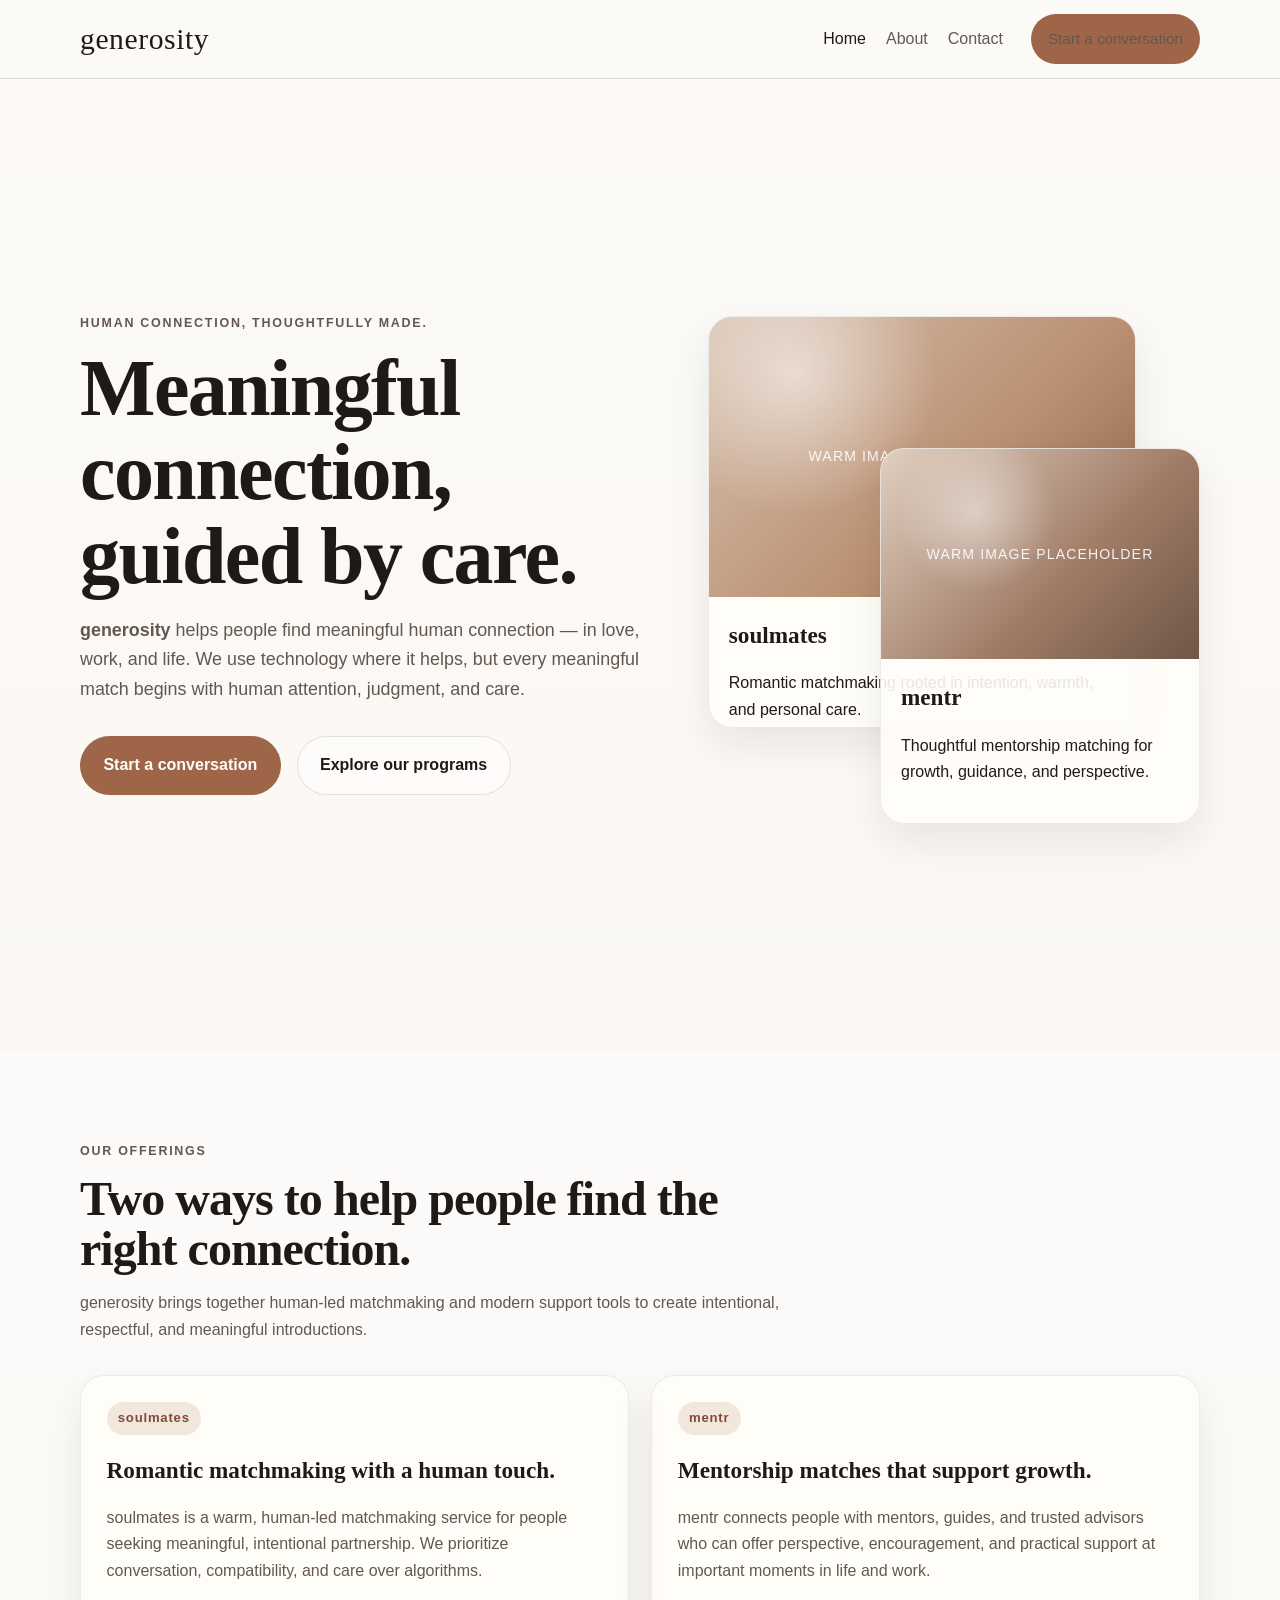
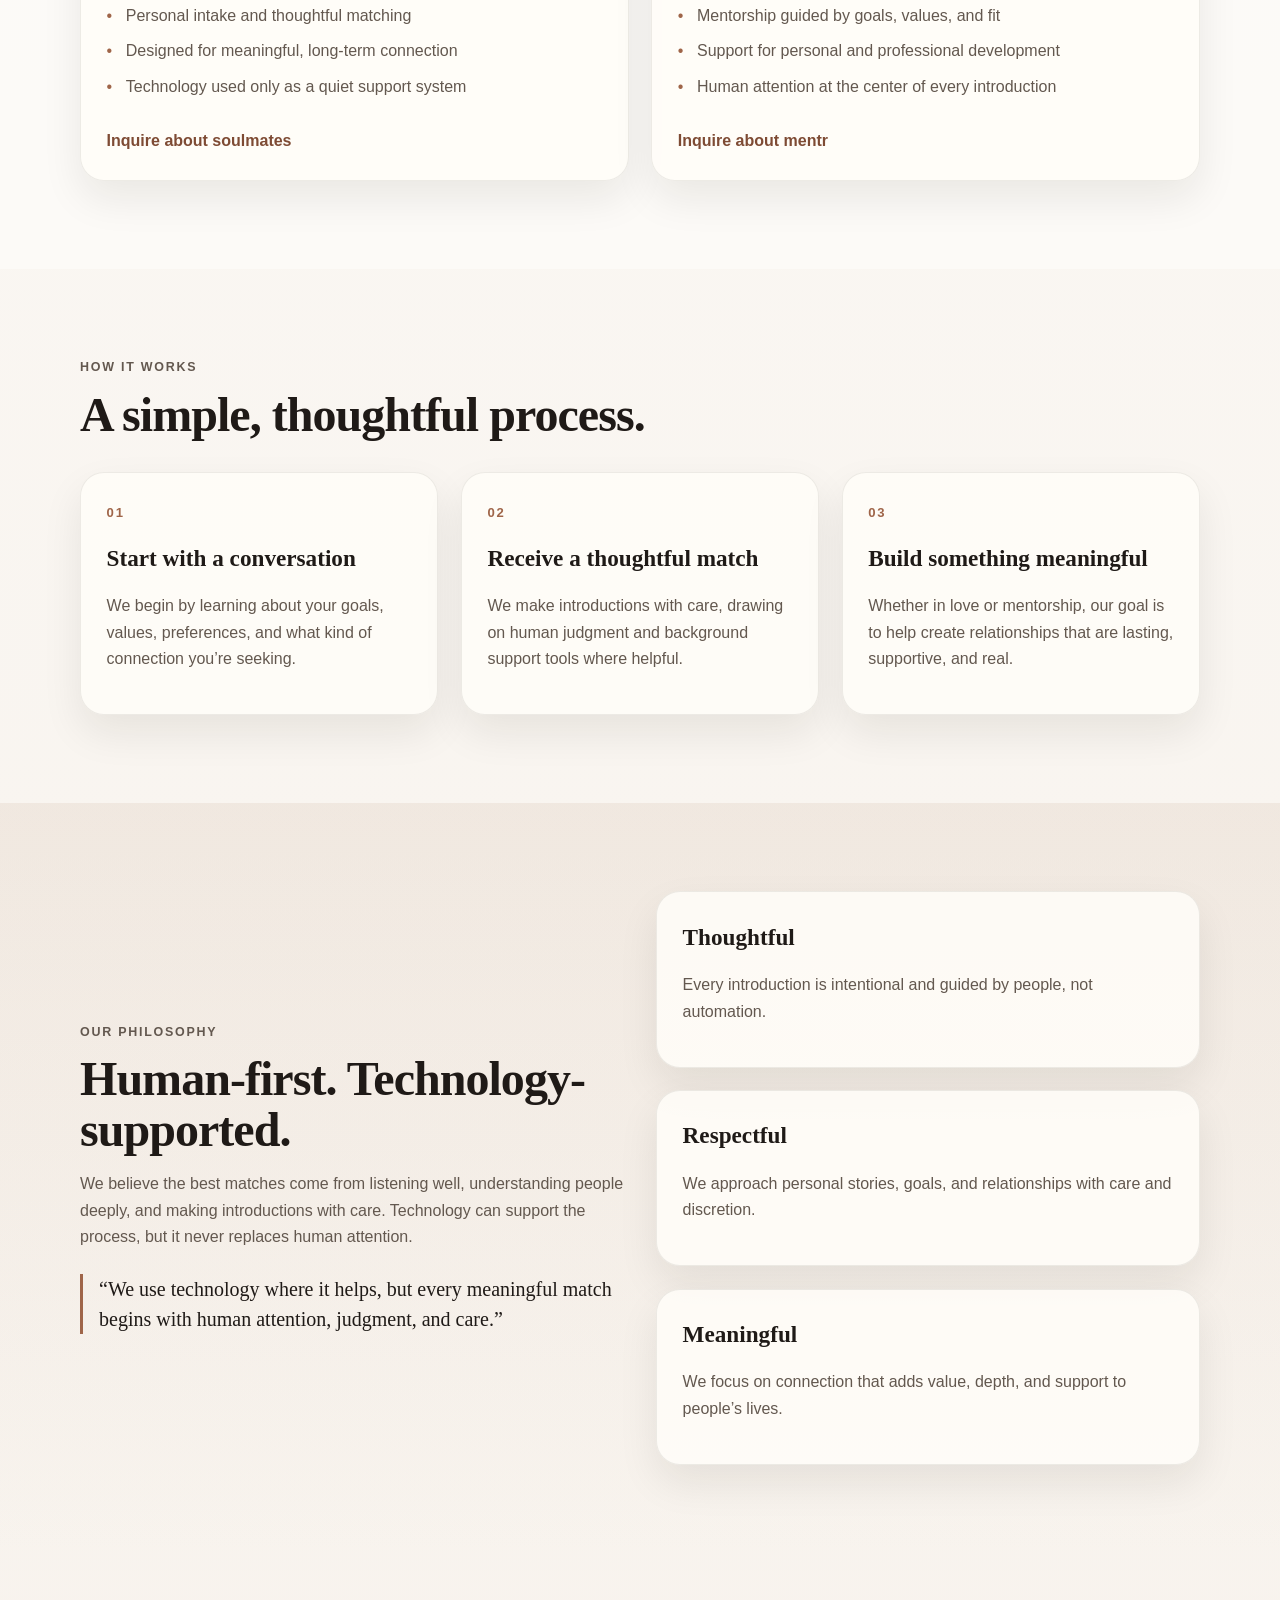
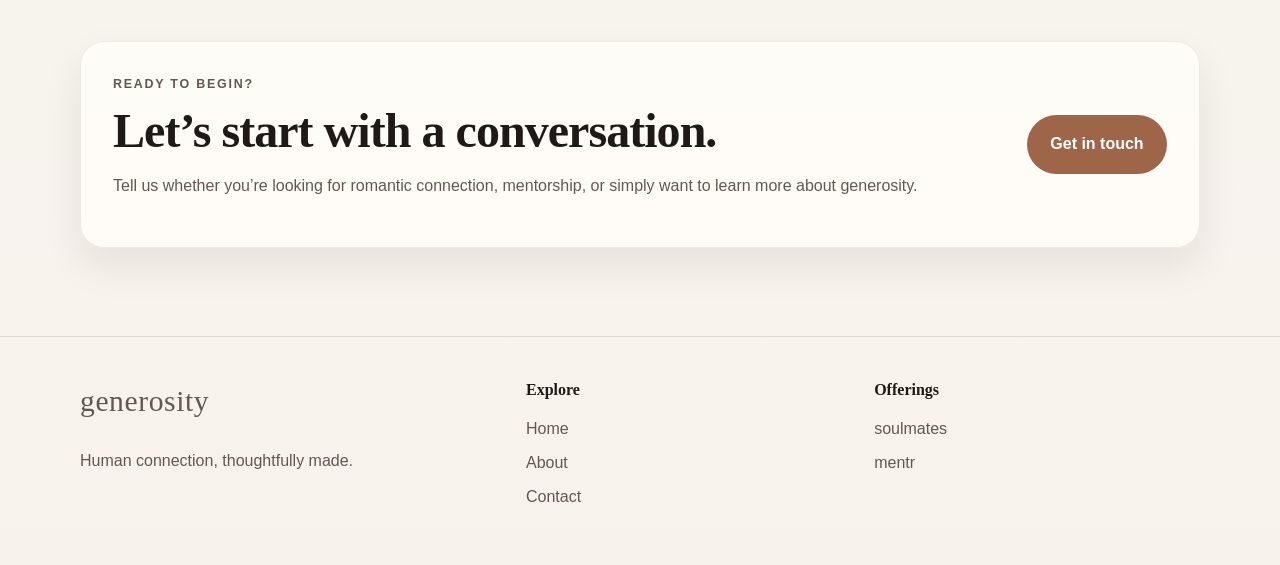
==== index.html @ 8ca42cfe "Add files via upload" ====
<!DOCTYPE html>
<html lang="en">
<head>
  <meta charset="UTF-8" />
  <meta name="viewport" content="width=device-width, initial-scale=1.0" />
  <meta name="description" content="generosity is a nonprofit helping people find meaningful human connection — in love, work, and life." />
  <title>generosity | Human connection, thoughtfully made.</title>
  <link rel="stylesheet" href="styles.css" />
</head>
<body data-page="home">
  <header class="site-header">
    <div class="container nav-wrap">
      <a class="brand" href="index.html">generosity</a>

      <button class="nav-toggle" aria-label="Open navigation" aria-expanded="false">
        <span></span>
        <span></span>
        <span></span>
      </button>

      <nav class="site-nav" aria-label="Primary navigation">
        <a href="index.html">Home</a>
        <a href="about.html">About</a>
        <a href="contact.html">Contact</a>
        <a href="contact.html" class="btn btn-sm btn-primary nav-cta">Start a conversation</a>
      </nav>
    </div>
  </header>

  <main>
    <section class="hero section">
      <div class="container hero-grid">
        <div class="hero-copy reveal">
          <p class="eyebrow">Human connection, thoughtfully made.</p>
          <h1>Meaningful connection, guided by care.</h1>
          <p class="lead">
            <strong>generosity</strong> helps people find meaningful human connection — in love, work, and life.
            We use technology where it helps, but every meaningful match begins with human attention,
            judgment, and care.
          </p>
          <div class="button-group">
            <a class="btn btn-primary" href="contact.html">Start a conversation</a>
            <a class="btn btn-secondary" href="#offerings">Explore our programs</a>
          </div>
        </div>

        <div class="hero-visual reveal delay-1" aria-hidden="true">
          <div class="visual-card large-card soulmates-card">
            <div class="image-placeholder">
              <span>warm image placeholder</span>
            </div>
            <div class="visual-card-copy">
              <h3>soulmates</h3>
              <p>Romantic matchmaking rooted in intention, warmth, and personal care.</p>
            </div>
          </div>

          <div class="visual-card small-card mentr-card">
            <div class="image-placeholder mentor-placeholder">
              <span>warm image placeholder</span>
            </div>
            <div class="visual-card-copy">
              <h3>mentr</h3>
              <p>Thoughtful mentorship matching for growth, guidance, and perspective.</p>
            </div>
          </div>
        </div>
      </div>
    </section>

    <section id="offerings" class="section section-soft">
      <div class="container">
        <div class="section-heading reveal">
          <p class="eyebrow">Our offerings</p>
          <h2>Two ways to help people find the right connection.</h2>
          <p>
            generosity brings together human-led matchmaking and modern support tools to create
            intentional, respectful, and meaningful introductions.
          </p>
        </div>

        <div class="cards-grid two-up">
          <article class="program-card reveal delay-1">
            <div class="program-badge">soulmates</div>
            <h3>Romantic matchmaking with a human touch.</h3>
            <p>
              soulmates is a warm, human-led matchmaking service for people seeking meaningful,
              intentional partnership. We prioritize conversation, compatibility, and care over algorithms.
            </p>
            <ul class="feature-list">
              <li>Personal intake and thoughtful matching</li>
              <li>Designed for meaningful, long-term connection</li>
              <li>Technology used only as a quiet support system</li>
            </ul>
            <a href="contact.html?interest=soulmates" class="text-link">Inquire about soulmates</a>
          </article>

          <article class="program-card reveal delay-2">
            <div class="program-badge">mentr</div>
            <h3>Mentorship matches that support growth.</h3>
            <p>
              mentr connects people with mentors, guides, and trusted advisors who can offer perspective,
              encouragement, and practical support at important moments in life and work.
            </p>
            <ul class="feature-list">
              <li>Mentorship guided by goals, values, and fit</li>
              <li>Support for personal and professional development</li>
              <li>Human attention at the center of every introduction</li>
            </ul>
            <a href="contact.html?interest=mentr" class="text-link">Inquire about mentr</a>
          </article>
        </div>
      </div>
    </section>

    <section class="section">
      <div class="container">
        <div class="section-heading reveal">
          <p class="eyebrow">How it works</p>
          <h2>A simple, thoughtful process.</h2>
        </div>

        <div class="steps-grid">
          <article class="step-card reveal delay-1">
            <span class="step-number">01</span>
            <h3>Start with a conversation</h3>
            <p>
              We begin by learning about your goals, values, preferences, and what kind of connection you’re seeking.
            </p>
          </article>

          <article class="step-card reveal delay-2">
            <span class="step-number">02</span>
            <h3>Receive a thoughtful match</h3>
            <p>
              We make introductions with care, drawing on human judgment and background support tools where helpful.
            </p>
          </article>

          <article class="step-card reveal delay-3">
            <span class="step-number">03</span>
            <h3>Build something meaningful</h3>
            <p>
              Whether in love or mentorship, our goal is to help create relationships that are lasting, supportive, and real.
            </p>
          </article>
        </div>
      </div>
    </section>

    <section class="section section-accent">
      <div class="container philosophy-grid">
        <div class="reveal">
          <p class="eyebrow">Our philosophy</p>
          <h2>Human-first. Technology-supported.</h2>
          <p>
            We believe the best matches come from listening well, understanding people deeply, and making introductions with care.
            Technology can support the process, but it never replaces human attention.
          </p>
          <blockquote>
            “We use technology where it helps, but every meaningful match begins with human attention, judgment, and care.”
          </blockquote>
        </div>

        <div class="pillars reveal delay-1">
          <div class="pillar-card">
            <h3>Thoughtful</h3>
            <p>Every introduction is intentional and guided by people, not automation.</p>
          </div>
          <div class="pillar-card">
            <h3>Respectful</h3>
            <p>We approach personal stories, goals, and relationships with care and discretion.</p>
          </div>
          <div class="pillar-card">
            <h3>Meaningful</h3>
            <p>We focus on connection that adds value, depth, and support to people’s lives.</p>
          </div>
        </div>
      </div>
    </section>

    <section class="section">
      <div class="container cta-panel reveal">
        <div>
          <p class="eyebrow">Ready to begin?</p>
          <h2>Let’s start with a conversation.</h2>
          <p>
            Tell us whether you’re looking for romantic connection, mentorship, or simply want to learn more about generosity.
          </p>
        </div>
        <a class="btn btn-primary" href="contact.html">Get in touch</a>
      </div>
    </section>
  </main>

  <footer class="site-footer">
    <div class="container footer-grid">
      <div>
        <a class="brand footer-brand" href="index.html">generosity</a>
        <p>Human connection, thoughtfully made.</p>
      </div>
      <div>
        <h4>Explore</h4>
        <ul>
          <li><a href="index.html">Home</a></li>
          <li><a href="about.html">About</a></li>
          <li><a href="contact.html">Contact</a></li>
        </ul>
      </div>
      <div>
        <h4>Offerings</h4>
        <ul>
          <li><a href="contact.html?interest=soulmates">soulmates</a></li>
          <li><a href="contact.html?interest=mentr">mentr</a></li>
        </ul>
      </div>
    </div>
  </footer>

  <script src="script.js"></script>
</body>
</html>
---- styles.css ----
:root {
  --bg: #f7f2ec;
  --surface: #fffdf9;
  --surface-2: #f2e7dc;
  --surface-3: #f6efe7;
  --text: #1f1a17;
  --muted: #63584f;
  --line: rgba(31, 26, 23, 0.12);
  --primary: #9f6549;
  --primary-dark: #7e4b34;
  --accent: #d7c2b0;
  --shadow: 0 18px 40px rgba(27, 20, 15, 0.08);
  --radius-lg: 24px;
  --radius-md: 18px;
  --radius-sm: 12px;
  --container: 1120px;
  --heading: Georgia, "Times New Roman", serif;
  --body: Inter, -apple-system, BlinkMacSystemFont, "Segoe UI", sans-serif;
}

* {
  box-sizing: border-box;
}

html {
  scroll-behavior: smooth;
}

body {
  margin: 0;
  font-family: var(--body);
  color: var(--text);
  background: linear-gradient(180deg, #fcfaf7 0%, var(--bg) 100%);
  line-height: 1.65;
}

a {
  color: inherit;
  text-decoration: none;
}

img {
  max-width: 100%;
  display: block;
}

.container {
  width: min(100% - 2rem, var(--container));
  margin-inline: auto;
}

.narrow {
  max-width: 760px;
}

.section {
  padding: 5.5rem 0;
}

.section-soft {
  background: rgba(255, 255, 255, 0.38);
}

.section-accent {
  background: linear-gradient(180deg, rgba(215, 194, 176, 0.25), rgba(255, 255, 255, 0));
}

.site-header {
  position: sticky;
  top: 0;
  z-index: 20;
  backdrop-filter: blur(14px);
  background: rgba(252, 250, 247, 0.78);
  border-bottom: 1px solid var(--line);
}

.nav-wrap {
  display: flex;
  align-items: center;
  justify-content: space-between;
  min-height: 78px;
  gap: 1rem;
}

.brand {
  font-family: var(--heading);
  font-size: 1.85rem;
  letter-spacing: 0.02em;
}

.site-nav {
  display: flex;
  align-items: center;
  gap: 1.25rem;
}

.site-nav > a {
  color: var(--muted);
  font-weight: 500;
}

.site-nav > a.active {
  color: var(--text);
}

.nav-cta {
  margin-left: 0.5rem;
}

.nav-toggle {
  display: none;
  background: transparent;
  border: 0;
  padding: 0.35rem;
  cursor: pointer;
}

.nav-toggle span {
  display: block;
  width: 26px;
  height: 2px;
  background: var(--text);
  margin: 5px 0;
  border-radius: 999px;
}

.hero {
  padding-top: 4rem;
}

.hero-grid,
.about-grid,
.philosophy-grid,
.contact-grid {
  display: grid;
  gap: 2rem;
  align-items: center;
}

.hero-grid {
  grid-template-columns: 1.15fr 0.95fr;
  min-height: calc(100vh - 78px);
}

.hero-copy h1,
.page-hero h1,
.section-heading h2,
.cta-panel h2,
.about-grid h2,
.philosophy-grid h2 {
  font-family: var(--heading);
  font-weight: 600;
  letter-spacing: -0.02em;
  line-height: 1.05;
  margin: 0 0 1rem;
}

.hero-copy h1 {
  font-size: clamp(2.7rem, 7vw, 5rem);
}

.page-hero h1 {
  font-size: clamp(2.4rem, 6vw, 4rem);
}

.section-heading h2,
.about-grid h2,
.philosophy-grid h2,
.cta-panel h2 {
  font-size: clamp(2rem, 4vw, 3rem);
}

.eyebrow {
  margin: 0 0 0.75rem;
  color: var(--primary);
  text-transform: uppercase;
  letter-spacing: 0.14em;
  font-size: 0.78rem;
  font-weight: 700;
}

.lead {
  font-size: 1.12rem;
  color: var(--muted);
}

.hero-copy p,
.section-heading p,
.about-grid p,
.philosophy-grid p,
.cta-panel p,
.contact-card p,
.value-card p,
.step-card p,
.program-card p,
.quote-panel p {
  color: var(--muted);
}

.button-group {
  display: flex;
  gap: 1rem;
  flex-wrap: wrap;
  margin-top: 2rem;
}

.btn {
  display: inline-flex;
  align-items: center;
  justify-content: center;
  gap: 0.5rem;
  border-radius: 999px;
  border: 1px solid transparent;
  padding: 0.95rem 1.4rem;
  font-weight: 600;
  transition: transform 0.2s ease, background 0.2s ease, border-color 0.2s ease;
}

.btn:hover {
  transform: translateY(-1px);
}

.btn-sm {
  padding: 0.7rem 1rem;
  font-size: 0.95rem;
}

.btn-primary {
  background: var(--primary);
  color: white;
}

.btn-primary:hover {
  background: var(--primary-dark);
}

.btn-secondary {
  border-color: var(--line);
  background: rgba(255,255,255,0.6);
}

.full-width {
  width: 100%;
}

.hero-visual {
  position: relative;
  min-height: 540px;
}

.visual-card {
  position: absolute;
  background: rgba(255, 253, 249, 0.9);
  border: 1px solid rgba(31, 26, 23, 0.08);
  border-radius: var(--radius-lg);
  box-shadow: var(--shadow);
  overflow: hidden;
}

.large-card {
  inset: 2rem 4rem 6rem 0;
}

.small-card {
  width: min(320px, 72%);
  right: 0;
  bottom: 0;
}

.image-placeholder {
  min-height: 280px;
  background:
    radial-gradient(circle at 20% 20%, rgba(255,255,255,0.55), transparent 35%),
    linear-gradient(135deg, #d7c2b0, #ba8f71 60%, #8a5f47);
  display: grid;
  place-items: center;
  color: rgba(255,255,255,0.9);
  font-size: 0.88rem;
  letter-spacing: 0.08em;
  text-transform: uppercase;
}

.mentor-placeholder {
  min-height: 210px;
  background:
    radial-gradient(circle at 30% 30%, rgba(255,255,255,0.45), transparent 30%),
    linear-gradient(135deg, #e1d0c1, #9f7b66 60%, #6e5647);
}

.visual-card-copy {
  padding: 1.2rem 1.25rem 1.35rem;
}

.visual-card-copy h3,
.program-card h3,
.step-card h3,
.pillar-card h3,
.value-card h3,
.contact-card h2,
.contact-card h3 {
  margin-top: 0;
  margin-bottom: 0.5rem;
  font-family: var(--heading);
  font-size: 1.45rem;
}

.section-heading {
  max-width: 720px;
  margin-bottom: 2rem;
}

.cards-grid,
.steps-grid,
.values-grid,
.pillars,
.footer-grid {
  display: grid;
  gap: 1.4rem;
}

.two-up {
  grid-template-columns: repeat(2, minmax(0, 1fr));
}

.program-card,
.step-card,
.value-card,
.pillar-card,
.contact-card,
.form-panel,
.quote-panel,
.cta-panel {
  background: rgba(255, 253, 249, 0.86);
  border: 1px solid rgba(31, 26, 23, 0.08);
  border-radius: var(--radius-lg);
  box-shadow: var(--shadow);
}

.program-card,
.step-card,
.value-card,
.pillar-card,
.contact-card,
.form-panel,
.quote-panel {
  padding: 1.6rem;
}

.program-badge {
  display: inline-flex;
  padding: 0.35rem 0.7rem;
  border-radius: 999px;
  background: var(--surface-2);
  color: var(--primary-dark);
  font-size: 0.82rem;
  font-weight: 700;
  letter-spacing: 0.06em;
  text-transform: lowercase;
  margin-bottom: 1rem;
}

.feature-list {
  list-style: none;
  margin: 1.2rem 0 0;
  padding: 0;
}

.feature-list li {
  position: relative;
  padding-left: 1.2rem;
  margin: 0.55rem 0;
  color: var(--muted);
}

.feature-list li::before {
  content: "•";
  position: absolute;
  left: 0;
  color: var(--primary);
}

.feature-list.compact li {
  margin: 0.35rem 0;
}

.text-link {
  display: inline-block;
  margin-top: 1.2rem;
  color: var(--primary-dark);
  font-weight: 700;
}

.steps-grid {
  grid-template-columns: repeat(3, minmax(0, 1fr));
}

.step-number {
  display: inline-flex;
  margin-bottom: 1rem;
  font-size: 0.82rem;
  font-weight: 700;
  letter-spacing: 0.14em;
  color: var(--primary);
}

.philosophy-grid {
  grid-template-columns: 1fr 1fr;
}

.pillars {
  grid-template-columns: 1fr;
}

blockquote {
  margin: 1.5rem 0 0;
  padding-left: 1rem;
  border-left: 3px solid var(--primary);
  font-family: var(--heading);
  font-size: 1.25rem;
  line-height: 1.5;
}

.about-grid {
  grid-template-columns: 1.2fr 0.8fr;
}

.values-grid {
  grid-template-columns: repeat(4, minmax(0, 1fr));
}

.cta-panel {
  padding: 2rem;
  display: flex;
  align-items: center;
  justify-content: space-between;
  gap: 1.5rem;
}

.contact-grid {
  grid-template-columns: 0.9fr 1.1fr;
  align-items: start;
}

.contact-info {
  display: grid;
  gap: 1.25rem;
}

.contact-form {
  display: grid;
  gap: 1rem;
}

.form-row {
  display: grid;
  gap: 0.45rem;
}

label {
  font-weight: 600;
}

input,
textarea,
select {
  width: 100%;
  border: 1px solid rgba(31, 26, 23, 0.14);
  border-radius: var(--radius-sm);
  padding: 0.95rem 1rem;
  font: inherit;
  background: rgba(255,255,255,0.8);
  color: var(--text);
}

input:focus,
textarea:focus,
select:focus {
  outline: 2px solid rgba(159, 101, 73, 0.18);
  border-color: var(--primary);
}

.error-message {
  min-height: 1em;
  color: #9b3b33;
}

.input-error {
  border-color: #9b3b33;
}

.form-status {
  margin: 0.2rem 0 0;
  font-weight: 600;
  color: var(--primary-dark);
}

.site-footer {
  border-top: 1px solid var(--line);
  padding: 2.5rem 0 3rem;
}

.footer-grid {
  grid-template-columns: 1.3fr 1fr 1fr;
}

.footer-brand {
  display: inline-block;
  margin-bottom: 0.35rem;
}

.site-footer h4 {
  margin-top: 0;
  margin-bottom: 0.8rem;
  font-family: var(--heading);
}

.site-footer ul {
  list-style: none;
  padding: 0;
  margin: 0;
}

.site-footer li {
  margin: 0.45rem 0;
}

.site-footer p,
.site-footer a,
.site-footer li {
  color: var(--muted);
}

.reveal {
  opacity: 0;
  transform: translateY(26px);
  transition: opacity 0.7s ease, transform 0.7s ease;
}

.reveal.visible {
  opacity: 1;
  transform: translateY(0);
}

.delay-1 { transition-delay: 0.08s; }
.delay-2 { transition-delay: 0.16s; }
.delay-3 { transition-delay: 0.24s; }

@media (max-width: 980px) {
  .hero-grid,
  .about-grid,
  .philosophy-grid,
  .contact-grid,
  .two-up,
  .steps-grid,
  .values-grid,
  .footer-grid {
    grid-template-columns: 1fr;
  }

  .hero-grid {
    min-height: auto;
  }

  .hero-visual {
    min-height: 500px;
  }

  .large-card {
    inset: 0 2.5rem 5rem 0;
  }

  .cta-panel {
    flex-direction: column;
    align-items: flex-start;
  }
}

@media (max-width: 760px) {
  .section {
    padding: 4rem 0;
  }

  .nav-toggle {
    display: block;
  }

  .site-nav {
    position: absolute;
    top: calc(100% + 1px);
    left: 0;
    right: 0;
    padding: 1rem;
    background: rgba(252, 250, 247, 0.98);
    border-bottom: 1px solid var(--line);
    display: grid;
    gap: 0.8rem;
    transform-origin: top;
    transform: scaleY(0);
    opacity: 0;
    pointer-events: none;
    transition: transform 0.2s ease, opacity 0.2s ease;
  }

  .site-nav.open {
    transform: scaleY(1);
    opacity: 1;
    pointer-events: auto;
  }

  .nav-cta {
    margin-left: 0;
    justify-self: start;
  }

  .hero-copy h1 {
    font-size: clamp(2.4rem, 12vw, 3.5rem);
  }

  .hero-visual {
    min-height: 440px;
  }

  .large-card {
    inset: 0 1rem 4.4rem 0;
  }

  .small-card {
    width: min(290px, 76%);
  }

  .image-placeholder {
    min-height: 220px;
  }

  .mentor-placeholder {
    min-height: 180px;
  }
}
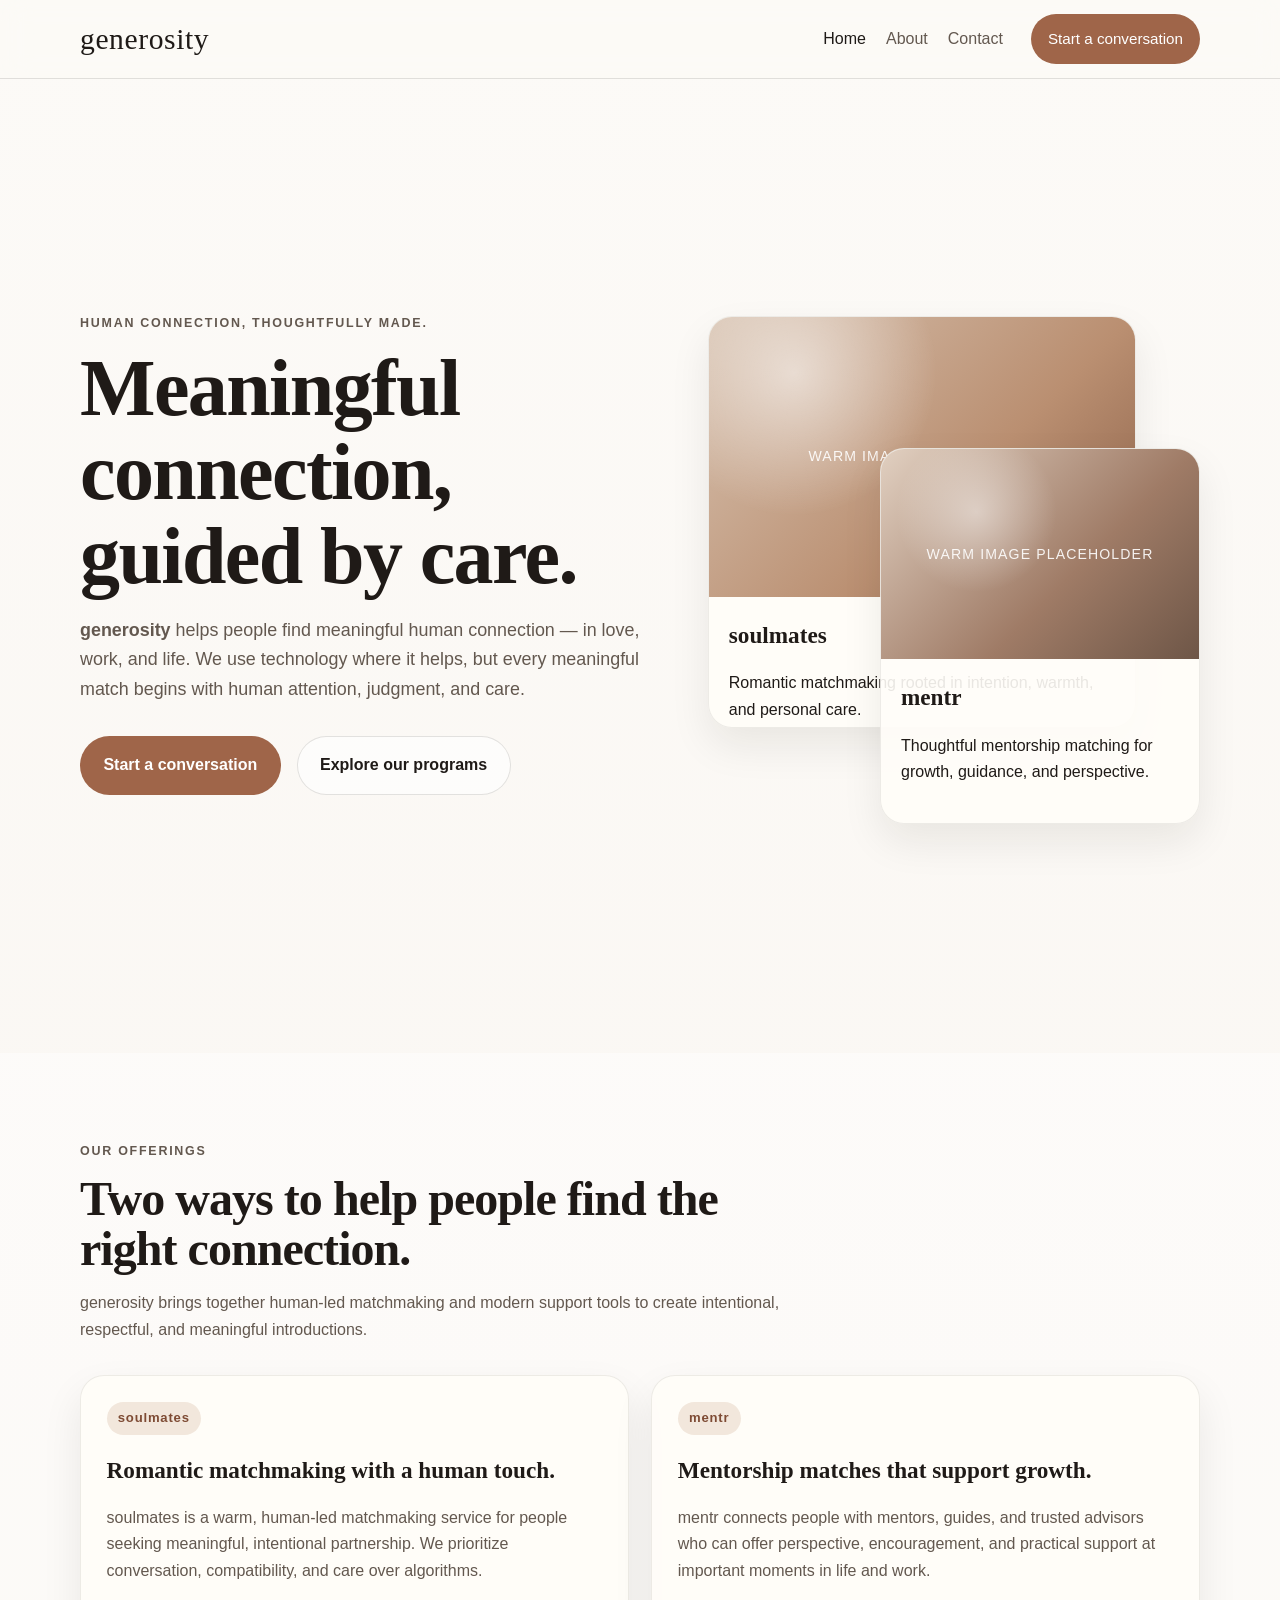
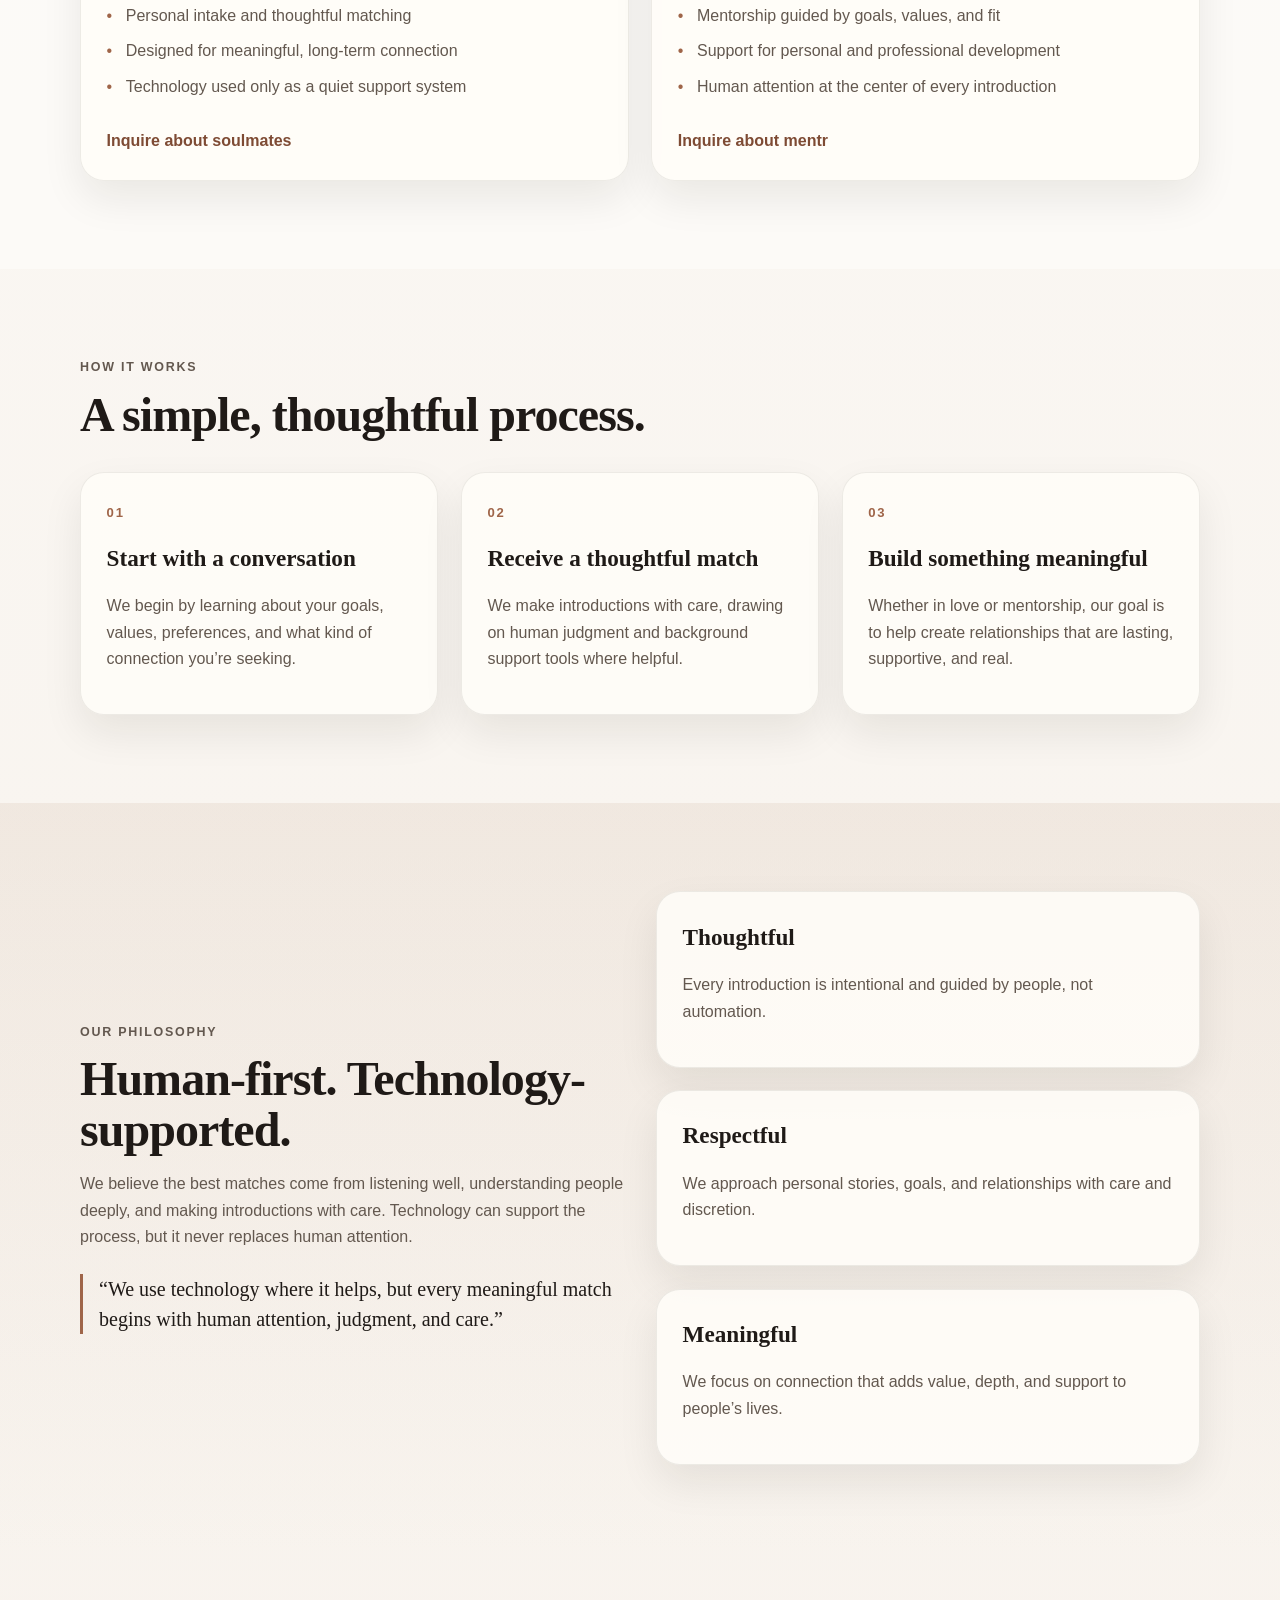
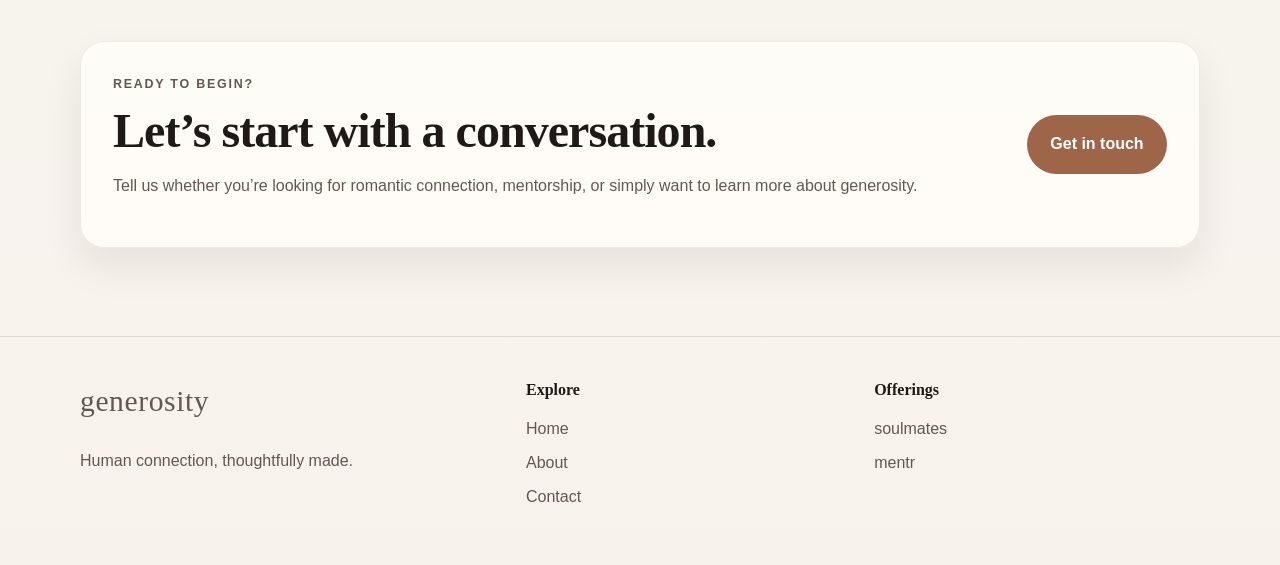
==== commit 6cbb7c1d: "Update index.html" ====
--- a/index.html
+++ b/index.html
@@ -22,7 +22,7 @@
         <a href="index.html">Home</a>
         <a href="about.html">About</a>
         <a href="contact.html">Contact</a>
-        <a href="contact.html" class="btn btn-sm btn-primary nav-cta">Start a conversation</a>
+        <a href="contact.html" class="btn btn-sm btn-primary nav-cta" style="color: white;">Start a conversation</a>
       </nav>
     </div>
   </header>
